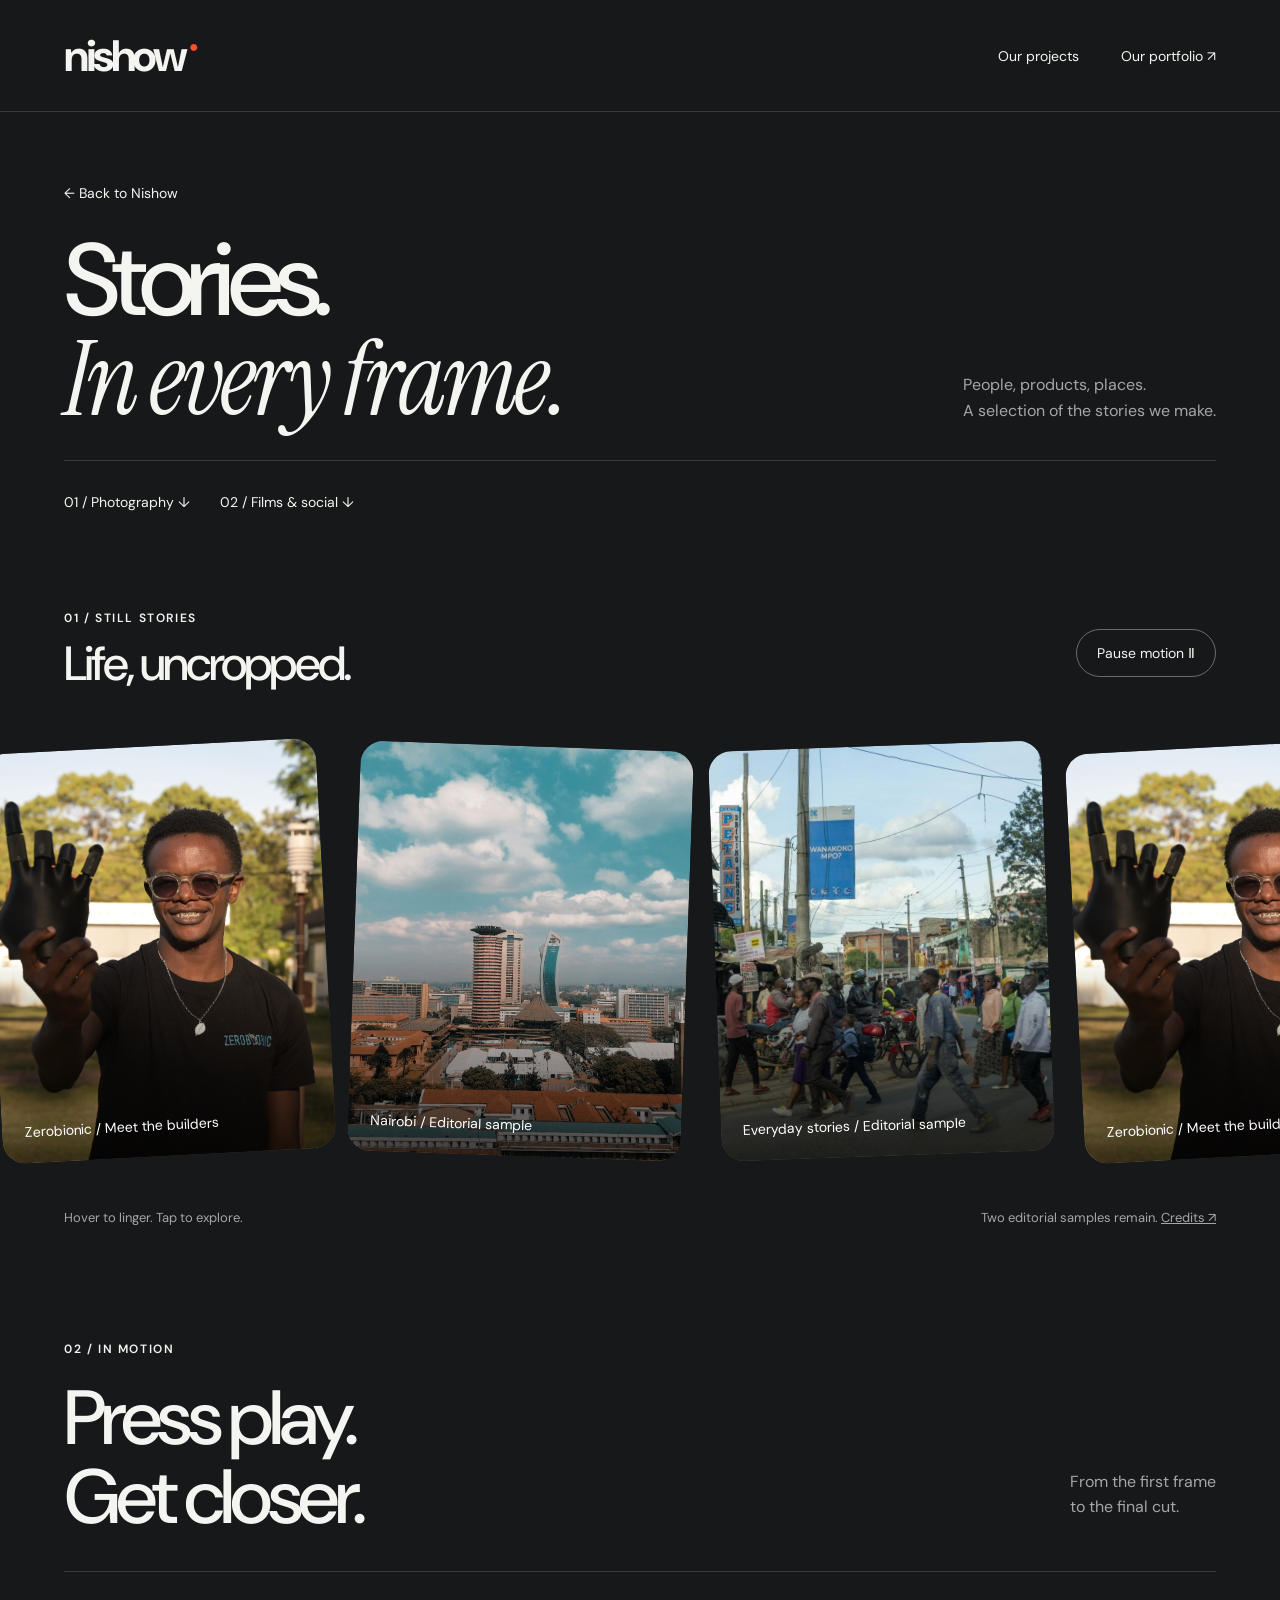
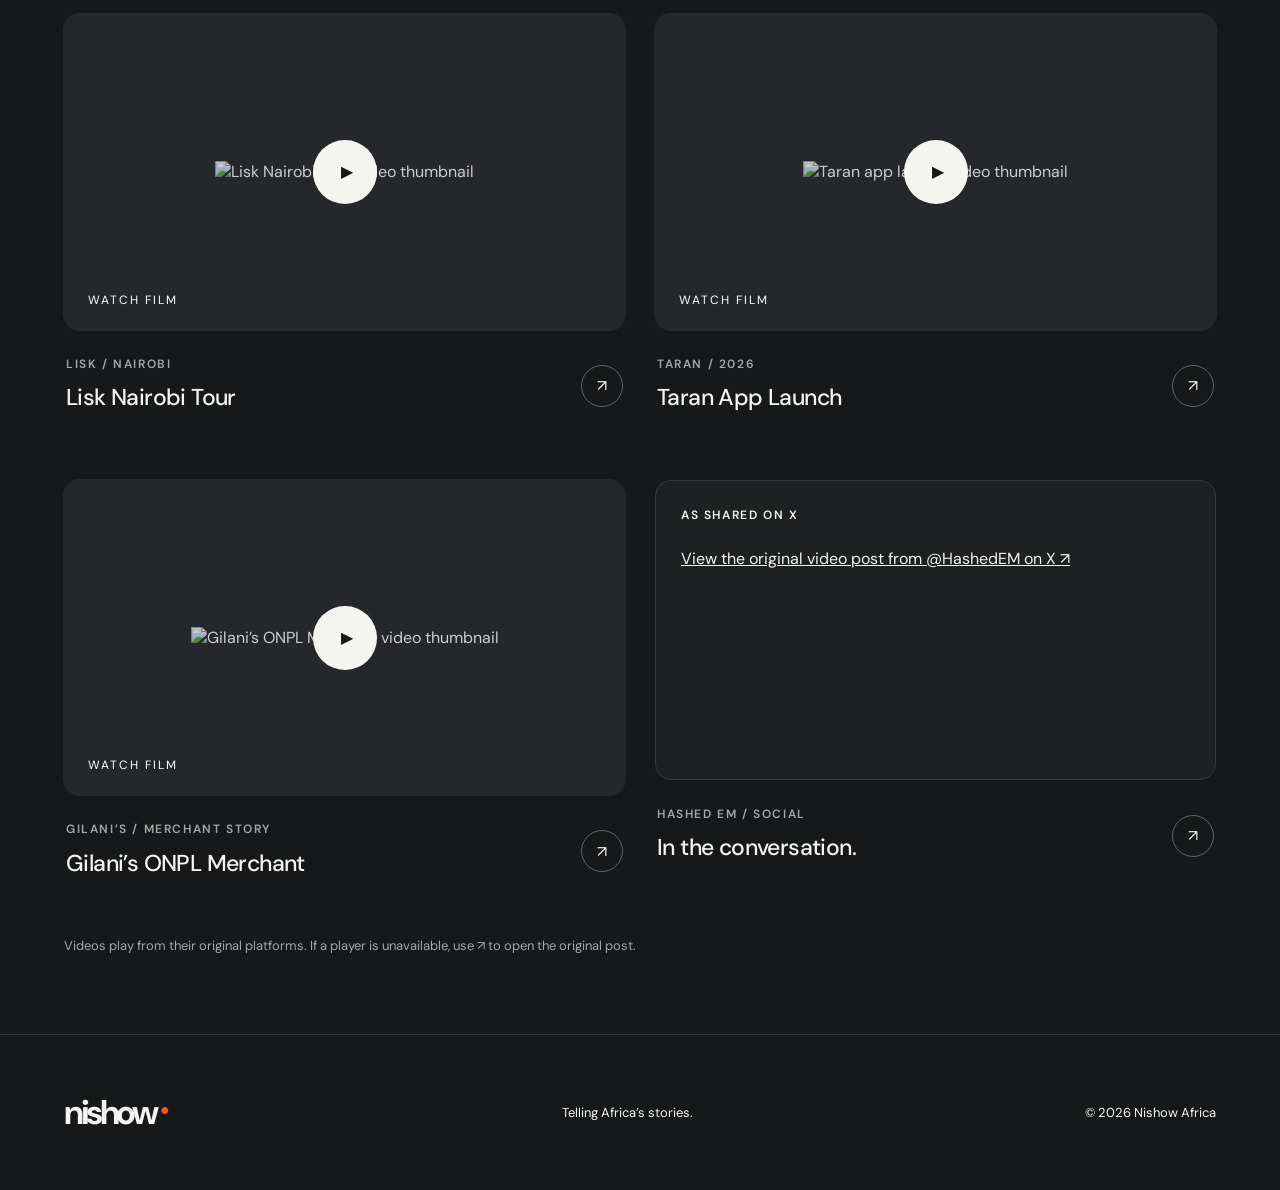
==== portfolio.html @ eb2fd1ab "Deploy Nishow Africa website" ====
<!doctype html><html lang="en"><head><meta charset="UTF-8"><meta name="viewport" content="width=device-width,initial-scale=1"><title>Our portfolio — Nishow</title><meta name="description" content="Films, photography and stories made with brands by Nishow Africa."><link rel="stylesheet" href="./style.css"><script defer src="./portfolio.js"></script></head><body class="portfolio-page"><header><a class="wordmark" href="./">nishow<span class="orange">●</span></a><nav aria-label="Main navigation"><a href="./#projects">Our projects</a><a href="./portfolio.html" aria-current="page">Our portfolio ↗</a></nav></header><main><section class="portfolio-head"><a class="back-link" href="./">← Back to Nishow</a><div class="portfolio-heading"><h1>Stories.<br><em>In every frame.</em></h1><p>People, products, places.<br>A selection of the stories we make.</p></div><nav class="section-links" aria-label="Portfolio sections"><a href="#photography">01 / Photography ↓</a><a href="#films">02 / Films & social ↓</a></nav></section><section id="photography" class="photo-section"><div class="strip-heading"><div><span class="eyebrow">01 / STILL STORIES</span><h2>Life, uncropped.</h2></div><button id="motion-toggle" class="outline-button" aria-pressed="false">Pause motion Ⅱ</button></div><div id="photo-strip" class="photo-strip" aria-label="Photography gallery"><div id="photo-track" class="photo-track"></div></div><div class="strip-footer"><p>Hover to linger. Tap to explore.</p><p>Two editorial samples remain. <a href="./credits.html">Credits ↗</a></p></div></section><section id="films" class="portfolio-section film-section"><div class="section-top"><div><span class="eyebrow">02 / IN MOTION</span><h2>Press play.<br>Get closer.</h2></div><p>From the first frame<br>to the final cut.</p></div><div class="film-grid">
<article class="film-card"><div class="video-player" data-video="UR4YJGgoV5U" data-title="Lisk Nairobi Tour"><button class="video-cover" aria-label="Play Lisk Nairobi Tour"><img src="https://i.ytimg.com/vi/UR4YJGgoV5U/hqdefault.jpg" alt="Lisk Nairobi Tour video thumbnail" loading="lazy"><span class="play-disc">▶</span><span class="watch-label">WATCH FILM</span></button></div><div class="film-info"><div><span class="eyebrow">LISK / NAIROBI</span><h3>Lisk Nairobi Tour</h3></div><a href="https://youtu.be/UR4YJGgoV5U" target="_blank" rel="noopener noreferrer" aria-label="Open Lisk Nairobi Tour on YouTube">↗</a></div></article>
<article class="film-card"><div class="video-player" data-video="ObEHNEDKedA" data-title="Taran App Launch"><button class="video-cover" aria-label="Play Taran App Launch"><img src="https://i.ytimg.com/vi/ObEHNEDKedA/hqdefault.jpg" alt="Taran app launch video thumbnail" loading="lazy"><span class="play-disc">▶</span><span class="watch-label">WATCH FILM</span></button></div><div class="film-info"><div><span class="eyebrow">TARAN / 2026</span><h3>Taran App Launch</h3></div><a href="https://youtu.be/ObEHNEDKedA" target="_blank" rel="noopener noreferrer" aria-label="Open Taran App Launch on YouTube">↗</a></div></article>
<article class="film-card"><div class="video-player" data-video="GQnTI7geInE" data-title="Gilani’s ONPL Merchant"><button class="video-cover" aria-label="Play Gilani’s ONPL Merchant"><img src="https://i.ytimg.com/vi/GQnTI7geInE/hqdefault.jpg" alt="Gilani’s ONPL Merchant video thumbnail" loading="lazy"><span class="play-disc">▶</span><span class="watch-label">WATCH FILM</span></button></div><div class="film-info"><div><span class="eyebrow">GILANI’S / MERCHANT STORY</span><h3>Gilani’s ONPL Merchant</h3></div><a href="https://youtu.be/GQnTI7geInE" target="_blank" rel="noopener noreferrer" aria-label="Open Gilani’s ONPL Merchant on YouTube">↗</a></div></article>
<article class="film-card social-card"><div class="social-post"><span class="eyebrow">AS SHARED ON X</span><blockquote class="twitter-tweet" data-theme="dark" data-dnt="true"><a href="https://x.com/HashedEM/status/2074940169418100859">View the original video post from @HashedEM on X ↗</a></blockquote></div><div class="film-info"><div><span class="eyebrow">HASHED EM / SOCIAL</span><h3>In the conversation.</h3></div><a href="https://x.com/HashedEM/status/2074940169418100859" target="_blank" rel="noopener noreferrer" aria-label="Open Hashed EM post on X">↗</a></div></article>
</div><p class="playback-note">Videos play from their original platforms. If a player is unavailable, use ↗ to open the original post.</p></section></main><dialog id="photo-dialog" class="photo-dialog" aria-label="Photograph viewer"><button class="viewer-close" aria-label="Close photograph">×</button><img id="viewer-image" alt=""><div class="viewer-bar"><button id="viewer-prev" aria-label="Previous photograph">←</button><p id="viewer-caption" aria-live="polite"></p><button id="viewer-next" aria-label="Next photograph">→</button></div></dialog><footer><a class="wordmark" href="./">nishow<span class="orange">●</span></a><span>Telling Africa’s stories.</span><span>© 2026 Nishow Africa</span></footer><script async src="https://platform.twitter.com/widgets.js" charset="utf-8"></script></body></html>
---- style.css ----
@import url('https://fonts.googleapis.com/css2?family=DM+Sans:wght@400;500;600;700&family=Instrument+Serif:ital@0;1&display=swap');
:root{--paper:#fafaf7;--ink:#171918;--orange:#fa512b;--muted:#62645f;--line:#d5d6d0}*{box-sizing:border-box}html{scroll-behavior:smooth;scroll-padding-top:30px}body{margin:0;background:var(--paper);color:var(--ink);font-family:'DM Sans',Arial,sans-serif;font-size:16px}a{color:inherit;text-decoration:none}button,input{font:inherit}a,button{-webkit-tap-highlight-color:transparent}a:focus-visible,button:focus-visible,input:focus-visible{outline:3px solid var(--orange);outline-offset:6px}header{height:112px;padding:0 5%;display:flex;align-items:center;justify-content:space-between;border-bottom:1px solid var(--line)}.wordmark{font-size:44px;letter-spacing:-3.5px;font-weight:700}.wordmark span{font-size:16px;vertical-align:top;letter-spacing:0;display:inline-block;margin:9px 0 0 5px}nav{display:flex;gap:42px;font-size:14px}nav a:hover,.text-link:hover{color:var(--orange)}nav span{margin-left:12px}.hero,.projects{padding:36px 5% 0}.eyebrow{font-size:12px;font-weight:600;letter-spacing:1.6px;line-height:1.6}.hero>.eyebrow{display:flex;justify-content:space-between}h1{font-size:clamp(72px,10.7vw,164px);font-weight:500;letter-spacing:-.075em;line-height:.97;margin:64px 0 34px}h1 em{font-family:'Instrument Serif',Georgia,serif;font-weight:400;letter-spacing:-.035em}.orange{color:var(--orange)}.hero-bottom{display:flex;justify-content:space-between;align-items:center;margin-bottom:48px}p{line-height:1.6}.hero-bottom p{font-size:18px;margin:0}.circle-link{border:1px solid #a9aca6;width:58px;height:58px;border-radius:100%;display:grid;place-items:center;font-size:25px;transition:background .2s}.circle-link:hover{background:var(--orange)}figure{margin:0}.hero-image{height:490px;position:relative;overflow:hidden;background:#303833}.hero-image img,.project-image img{width:100%;height:100%;object-fit:cover}.hero-image:after,.project-image:after{content:'';position:absolute;inset:0;background:linear-gradient(transparent 45%,#0009)}figcaption,.frame-label{position:absolute;z-index:1;bottom:28px;color:white;font-size:12px;letter-spacing:1.8px}figcaption{left:28px}.frame-label{right:28px}.projects{padding-top:108px;padding-bottom:100px}.section-top{display:flex;justify-content:space-between;border-bottom:1px solid var(--line);padding-bottom:22px}.flagship{display:grid;grid-template-columns:1fr 1.1fr;gap:8%;padding:55px 0}.project-copy{padding-top:12px}h2{font-weight:500;font-size:clamp(56px,6.5vw,100px);letter-spacing:-.06em;line-height:1.02;margin:28px 0}.project-copy p{max-width:380px;font-size:19px}.project-copy .subcopy{color:var(--muted);font-size:16px}.text-link{display:inline-flex;gap:35px;border-bottom:1px solid currentColor;padding:15px 0;font-size:14px;margin-top:16px}.project-image{min-height:540px;position:relative;background:#303833;overflow:hidden}.image-title{position:absolute;z-index:1;bottom:84px;left:34px;color:white;font-size:clamp(35px,4vw,62px);line-height:1.05;letter-spacing:-2px}.image-tag{position:absolute;z-index:1;bottom:33px;left:34px;color:white;font-size:12px;letter-spacing:1.1px}.next-project{border-top:1px solid var(--line);border-bottom:1px solid var(--line);display:grid;grid-template-columns:1fr 1.2fr .6fr;align-items:center;padding:32px 0;gap:20px}.next-project h3{font-size:28px;letter-spacing:-1px;font-weight:500;margin:0}.next-project p{color:var(--muted);font-size:14px;margin:0}.portfolio-callout{background:var(--orange);padding:60px 5% 55px}.portfolio-callout>div{display:flex;align-items:center;justify-content:space-between}.portfolio-callout h2{font-size:clamp(70px,9vw,140px);margin:32px 0}.pill{display:inline-flex;align-items:center;gap:50px;padding:23px 30px;background:var(--ink);color:white;border-radius:60px}.pill:hover{background:#30332f}.portfolio-callout>p{margin:0}footer{padding:55px 5%;display:flex;align-items:center;justify-content:space-between}footer>span{font-size:13px}footer .wordmark{font-size:34px}.portfolio-head{padding:70px 5% 45px}.portfolio-head h1{margin:28px 0;font-size:clamp(65px,9vw,135px)}.portfolio-head p{max-width:520px;color:var(--muted)}.portfolio-section{padding:30px 5% 65px}.portfolio-section h2{font-size:36px;margin:15px 0}.gallery{position:relative;margin-top:25px;background:#171918}.gallery img{width:100%;height:65vh;min-height:300px;max-height:720px;object-fit:contain;display:block}.gallery-bottom{background:var(--ink);color:white;padding:24px;display:flex;justify-content:space-between;align-items:center;gap:20px}.gallery-bottom p{margin:0;font-size:14px}.gallery-controls{display:flex;align-items:center;gap:20px}.gallery-controls button{border:1px solid #777;background:transparent;color:white;border-radius:50%;height:46px;width:46px;cursor:pointer;font-size:22px}.gallery-controls button:hover{background:var(--orange)}.sample-note{font-size:13px;color:var(--muted);margin-top:15px}.sample-note a{text-decoration:underline}.video-area{border-top:1px solid var(--line)}.embed-form{display:flex;gap:12px;margin:25px 0 10px}.embed-form input{min-width:0;flex:1;padding:17px;border:1px solid #aaa;background:transparent;border-radius:0}.embed-form button{border:0;background:var(--ink);color:white;padding:16px 24px;cursor:pointer}.embed-form button:hover{background:#383b36}.embed-stage{background:#e9eae5;min-height:240px;padding:40px;display:flex;flex-direction:column;align-items:center;justify-content:center;margin-top:24px}.embed-stage iframe{border:0;max-width:100%;background:white}.embed-stage .wide{width:100%;aspect-ratio:16/9}.embed-stage .portrait{width:390px;height:700px;max-height:80vh}.embed-stage .post{width:550px;height:700px;max-height:80vh}.embed-stage .empty{text-align:center;max-width:430px}.embed-stage .empty b{font-size:25px;font-weight:500}.embed-stage .empty p{color:var(--muted)}.source-link{margin-top:20px;font-size:14px;text-decoration:underline}.error{color:#ad281b;font-size:14px;min-height:22px}.back-link{font-size:14px}.back-link:hover{text-decoration:underline}@media(min-width:1500px){body{max-width:1800px;margin:auto}}@media(max-width:760px){header{height:85px}.wordmark{font-size:36px}nav{gap:20px;font-size:13px}.hero>.eyebrow span:last-child{display:none}.hero{padding-top:28px}h1{font-size:clamp(62px,13.5vw,100px);margin:45px 0 30px}.hero-bottom p{font-size:16px;max-width:78%}.desktop{display:none}.circle-link{width:44px;height:44px;flex-shrink:0}.hero-image{height:350px}.frame-label{display:none}figcaption{left:18px;font-size:11px}.projects{padding-top:65px;padding-bottom:65px}.flagship{grid-template-columns:1fr;gap:30px;padding:32px 0}.project-copy h2{font-size:65px}.project-copy p{max-width:450px}.project-image{height:430px;min-height:0}.image-title{font-size:48px}.next-project{grid-template-columns:1fr;gap:15px;padding:30px 0}.next-project p br{display:none}.portfolio-callout{padding-top:42px}.portfolio-callout>div{align-items:flex-start;flex-direction:column;gap:5px}.portfolio-callout .pill{margin-bottom:30px;padding:19px 25px}footer{flex-wrap:wrap;gap:25px}footer>span:last-child{width:100%}.portfolio-head{padding-top:45px}.gallery img{height:45vh;min-height:240px}.gallery-bottom{padding:18px;align-items:flex-start;flex-direction:column}.gallery-controls{align-self:flex-end}.embed-form{flex-direction:column}.embed-stage{padding:15px}.portfolio-section{padding-bottom:40px}}@media(prefers-reduced-motion:reduce){html{scroll-behavior:auto}*{transition:none!important}}
/* Portfolio: a moving contact sheet and generous, platform-native players. */
.project-image img{object-position:60% center}.portfolio-page{--paper:#171819;--ink:#f4f4f0;--muted:#a4a6a8;--line:#37383a}.portfolio-page header{border-color:var(--line)}.portfolio-heading{display:flex;align-items:flex-end;justify-content:space-between;gap:35px}.portfolio-heading h1{font-size:clamp(66px,8vw,122px);margin-bottom:30px}.portfolio-heading p{padding-bottom:20px}.section-links{gap:30px;padding-top:32px;border-top:1px solid var(--line)}.photo-section{padding:50px 0 65px;overflow:hidden}.strip-heading,.strip-footer{padding:0 5%;display:flex;justify-content:space-between;align-items:center;gap:24px}.strip-heading h2{font-size:48px;margin:12px 0}.outline-button{border:1px solid #696b6e;border-radius:40px;background:transparent;color:inherit;padding:14px 20px;cursor:pointer;font-size:14px}.outline-button:hover{border-color:var(--orange);color:var(--orange)}.photo-strip{overflow-x:auto;scrollbar-width:none;padding:45px 0 40px;touch-action:pan-x pan-y}.photo-strip::-webkit-scrollbar{display:none}.photo-track{display:flex;width:max-content}.photo-group{display:flex;gap:28px;padding-right:28px;padding-left:0}.photo-card{width:clamp(260px,26vw,430px);height:clamp(340px,32vw,520px);position:relative;padding:0;border:0;border-radius:23px;background:#2c2f32;overflow:hidden;cursor:zoom-in;transform:rotate(var(--tilt));transition:transform .45s cubic-bezier(.2,.7,.2,1),box-shadow .4s;isolation:isolate}.photo-card img{width:100%;height:100%;object-fit:cover;transition:transform .6s}.photo-card:after{content:'';position:absolute;inset:50% 0 0;background:linear-gradient(transparent,#000b);z-index:0}.photo-card span{position:absolute;bottom:22px;left:22px;right:22px;color:white;font-size:14px;text-align:left;z-index:1}.photo-card:hover,.photo-card:focus-visible{transform:rotate(0) translateY(-12px) scale(1.025);box-shadow:0 25px 40px #0007;z-index:2}.photo-card:hover img{transform:scale(1.045)}.strip-footer p{font-size:13px;color:var(--muted)}.strip-footer a{text-decoration:underline}.film-section{padding-top:30px}.film-section .section-top{align-items:flex-end;padding-bottom:35px}.film-section h2{font-size:clamp(48px,6vw,84px);margin:20px 0 0}.film-section .section-top>p{color:var(--muted);font-size:16px}.film-grid{display:grid;grid-template-columns:1fr 1fr;gap:60px 30px;padding-top:42px;align-items:start}.film-card{min-width:0}.video-player{position:relative;aspect-ratio:16/9;background:#25272a;border-radius:16px;overflow:hidden;box-shadow:0 0 0 1px #ffffff12;transition:box-shadow .3s,transform .3s}.video-cover{position:absolute;inset:0;width:100%;height:100%;border:0;padding:0;background:#25272a;cursor:pointer;overflow:hidden;color:white}.video-cover img{width:100%;height:100%;object-fit:cover;transition:transform .65s,filter .4s;filter:brightness(.8)}.play-disc{position:absolute;left:50%;top:50%;transform:translate(-50%,-50%);width:64px;height:64px;background:#f4f4f0;color:#171819;border-radius:50%;display:grid;place-items:center;padding-left:4px;transition:background .3s,scale .3s}.watch-label{position:absolute;bottom:22px;left:24px;font-size:12px;letter-spacing:2px}.video-player:has(.video-cover:hover),.video-player:has(.video-cover:focus-visible){transform:translateY(-6px);box-shadow:0 20px 45px #0006,0 0 0 1px #fa512b}.video-cover:hover img,.video-cover:focus-visible img{transform:scale(1.045);filter:brightness(1)}.video-cover:hover .play-disc{background:var(--orange);scale:1.08}.video-player iframe{display:block;border:0;width:100%;height:100%;position:absolute;inset:0}.film-info{display:flex;justify-content:space-between;gap:20px;align-items:center;padding:22px 2px 0}.film-info .eyebrow{color:var(--muted)}.film-info h3{font-size:23px;font-weight:500;letter-spacing:-.6px;margin:8px 0}.film-info>a{border:1px solid #626468;border-radius:50%;width:42px;height:42px;display:grid;place-items:center;flex-shrink:0}.film-info>a:hover{background:var(--orange);border-color:var(--orange)}.social-post{border:1px solid var(--line);background:#1e2022;border-radius:16px;padding:25px;display:flex;flex-direction:column;align-items:center;min-height:300px;transition:border-color .3s,box-shadow .3s}.social-post:hover{border-color:#777;box-shadow:0 15px 40px #0004}.social-post>.eyebrow{align-self:flex-start}.social-post .twitter-tweet{max-width:100%!important;width:100%;margin:20px 0 0!important}.social-post blockquote{margin:30px 0;line-height:1.7}.social-post blockquote a{text-decoration:underline}.playback-note{font-size:13px;color:var(--muted);margin-top:50px}.photo-dialog{width:100vw;height:100dvh;max-width:none;max-height:none;padding:60px 5% 25px;background:#111e;color:white;border:0;margin:0;overflow:hidden}.photo-dialog::backdrop{background:#000c;backdrop-filter:blur(12px)}.photo-dialog[open]{display:flex;flex-direction:column;align-items:center;justify-content:center}.photo-dialog>img{max-width:100%;max-height:calc(100dvh - 170px);object-fit:contain;border-radius:5px;min-height:0}.viewer-close{position:absolute;top:15px;right:25px;width:45px;height:45px;font-size:32px;background:transparent;color:white;border:1px solid #777;border-radius:50%;cursor:pointer}.viewer-bar{display:flex;width:min(900px,100%);justify-content:space-between;align-items:center;gap:15px;margin-top:18px}.viewer-bar button{background:transparent;border:1px solid #777;border-radius:50%;color:white;width:44px;height:44px;flex-shrink:0;font-size:22px;cursor:pointer}.viewer-bar p{font-size:14px;text-align:center}.portfolio-page footer{border-top:1px solid var(--line)}@media(max-width:760px){.portfolio-heading{display:block}.portfolio-heading p{padding-bottom:5px}.portfolio-heading h1{font-size:clamp(56px,12vw,88px)}.section-links{gap:20px;font-size:12px}.strip-heading{align-items:flex-end}.strip-heading h2{font-size:35px}.outline-button{padding:12px;font-size:12px;white-space:nowrap}.photo-card{width:72vw;height:95vw;max-height:480px}.photo-group{gap:22px;padding-right:22px}.strip-footer{align-items:flex-start;flex-direction:column;gap:0}.strip-footer p{margin:5px 0}.film-grid{grid-template-columns:1fr;gap:40px}.film-section .section-top>p{display:none}.social-post{padding:16px}.film-info h3{font-size:21px}.watch-label{bottom:16px;left:18px}.play-disc{height:54px;width:54px}.photo-dialog{padding-left:12px;padding-right:12px}}@media(prefers-reduced-motion:reduce){.photo-card:hover,.photo-card:focus-visible,.video-player:has(.video-cover:hover){transform:none}.photo-card img,.video-cover img{transition:none}}
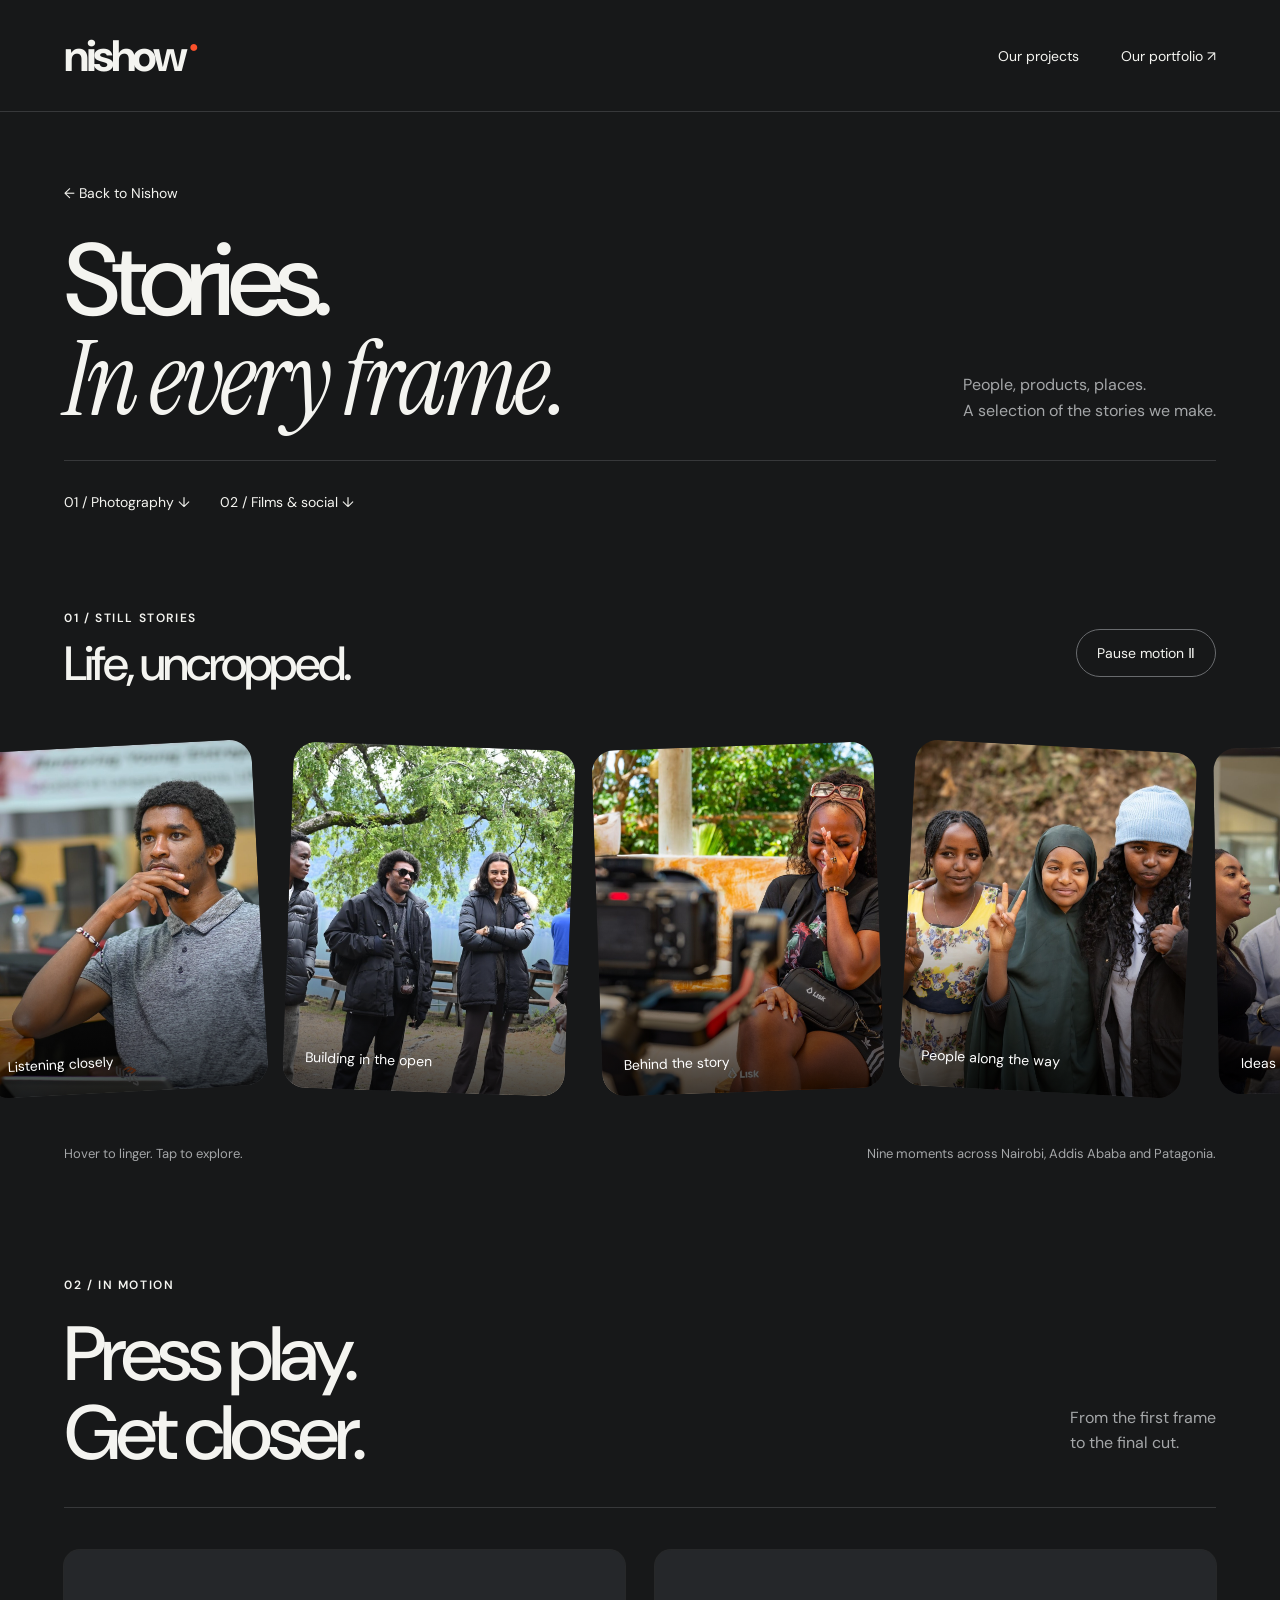
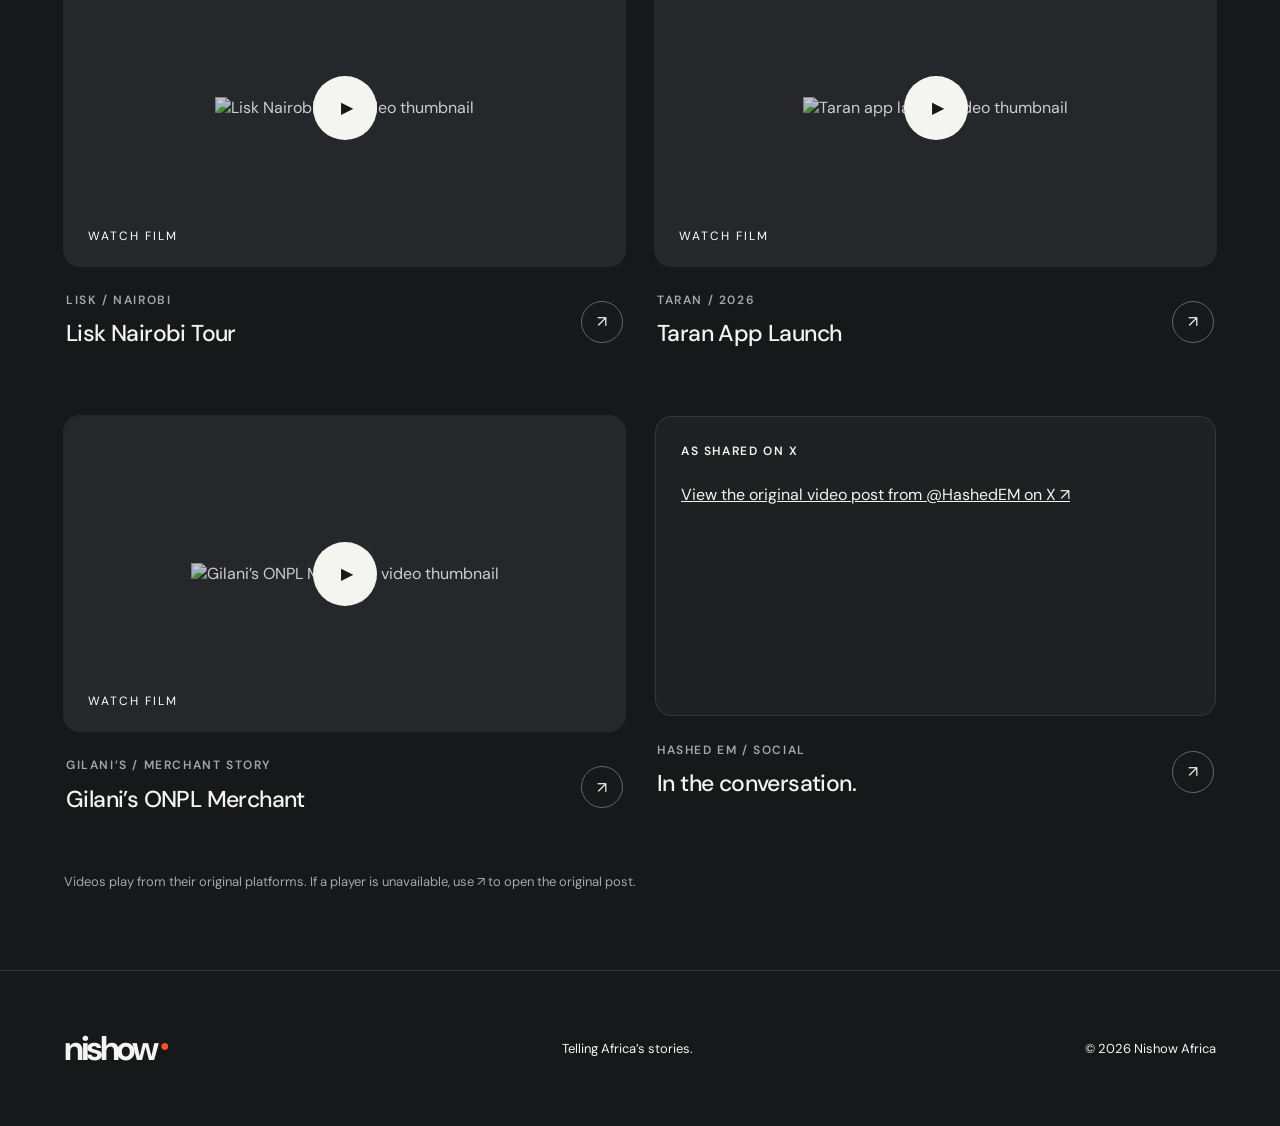
==== commit 7de5185a: "Refresh portfolio with Nishow event photography" ====
--- a/portfolio.html
+++ b/portfolio.html
@@ -1,6 +1,141 @@
-<!doctype html><html lang="en"><head><meta charset="UTF-8"><meta name="viewport" content="width=device-width,initial-scale=1"><title>Our portfolio — Nishow</title><meta name="description" content="Films, photography and stories made with brands by Nishow Africa."><link rel="stylesheet" href="./style.css"><script defer src="./portfolio.js"></script></head><body class="portfolio-page"><header><a class="wordmark" href="./">nishow<span class="orange">●</span></a><nav aria-label="Main navigation"><a href="./#projects">Our projects</a><a href="./portfolio.html" aria-current="page">Our portfolio ↗</a></nav></header><main><section class="portfolio-head"><a class="back-link" href="./">← Back to Nishow</a><div class="portfolio-heading"><h1>Stories.<br><em>In every frame.</em></h1><p>People, products, places.<br>A selection of the stories we make.</p></div><nav class="section-links" aria-label="Portfolio sections"><a href="#photography">01 / Photography ↓</a><a href="#films">02 / Films & social ↓</a></nav></section><section id="photography" class="photo-section"><div class="strip-heading"><div><span class="eyebrow">01 / STILL STORIES</span><h2>Life, uncropped.</h2></div><button id="motion-toggle" class="outline-button" aria-pressed="false">Pause motion Ⅱ</button></div><div id="photo-strip" class="photo-strip" aria-label="Photography gallery"><div id="photo-track" class="photo-track"></div></div><div class="strip-footer"><p>Hover to linger. Tap to explore.</p><p>Two editorial samples remain. <a href="./credits.html">Credits ↗</a></p></div></section><section id="films" class="portfolio-section film-section"><div class="section-top"><div><span class="eyebrow">02 / IN MOTION</span><h2>Press play.<br>Get closer.</h2></div><p>From the first frame<br>to the final cut.</p></div><div class="film-grid">
-<article class="film-card"><div class="video-player" data-video="UR4YJGgoV5U" data-title="Lisk Nairobi Tour"><button class="video-cover" aria-label="Play Lisk Nairobi Tour"><img src="https://i.ytimg.com/vi/UR4YJGgoV5U/hqdefault.jpg" alt="Lisk Nairobi Tour video thumbnail" loading="lazy"><span class="play-disc">▶</span><span class="watch-label">WATCH FILM</span></button></div><div class="film-info"><div><span class="eyebrow">LISK / NAIROBI</span><h3>Lisk Nairobi Tour</h3></div><a href="https://youtu.be/UR4YJGgoV5U" target="_blank" rel="noopener noreferrer" aria-label="Open Lisk Nairobi Tour on YouTube">↗</a></div></article>
-<article class="film-card"><div class="video-player" data-video="ObEHNEDKedA" data-title="Taran App Launch"><button class="video-cover" aria-label="Play Taran App Launch"><img src="https://i.ytimg.com/vi/ObEHNEDKedA/hqdefault.jpg" alt="Taran app launch video thumbnail" loading="lazy"><span class="play-disc">▶</span><span class="watch-label">WATCH FILM</span></button></div><div class="film-info"><div><span class="eyebrow">TARAN / 2026</span><h3>Taran App Launch</h3></div><a href="https://youtu.be/ObEHNEDKedA" target="_blank" rel="noopener noreferrer" aria-label="Open Taran App Launch on YouTube">↗</a></div></article>
-<article class="film-card"><div class="video-player" data-video="GQnTI7geInE" data-title="Gilani’s ONPL Merchant"><button class="video-cover" aria-label="Play Gilani’s ONPL Merchant"><img src="https://i.ytimg.com/vi/GQnTI7geInE/hqdefault.jpg" alt="Gilani’s ONPL Merchant video thumbnail" loading="lazy"><span class="play-disc">▶</span><span class="watch-label">WATCH FILM</span></button></div><div class="film-info"><div><span class="eyebrow">GILANI’S / MERCHANT STORY</span><h3>Gilani’s ONPL Merchant</h3></div><a href="https://youtu.be/GQnTI7geInE" target="_blank" rel="noopener noreferrer" aria-label="Open Gilani’s ONPL Merchant on YouTube">↗</a></div></article>
-<article class="film-card social-card"><div class="social-post"><span class="eyebrow">AS SHARED ON X</span><blockquote class="twitter-tweet" data-theme="dark" data-dnt="true"><a href="https://x.com/HashedEM/status/2074940169418100859">View the original video post from @HashedEM on X ↗</a></blockquote></div><div class="film-info"><div><span class="eyebrow">HASHED EM / SOCIAL</span><h3>In the conversation.</h3></div><a href="https://x.com/HashedEM/status/2074940169418100859" target="_blank" rel="noopener noreferrer" aria-label="Open Hashed EM post on X">↗</a></div></article>
-</div><p class="playback-note">Videos play from their original platforms. If a player is unavailable, use ↗ to open the original post.</p></section></main><dialog id="photo-dialog" class="photo-dialog" aria-label="Photograph viewer"><button class="viewer-close" aria-label="Close photograph">×</button><img id="viewer-image" alt=""><div class="viewer-bar"><button id="viewer-prev" aria-label="Previous photograph">←</button><p id="viewer-caption" aria-live="polite"></p><button id="viewer-next" aria-label="Next photograph">→</button></div></dialog><footer><a class="wordmark" href="./">nishow<span class="orange">●</span></a><span>Telling Africa’s stories.</span><span>© 2026 Nishow Africa</span></footer><script async src="https://platform.twitter.com/widgets.js" charset="utf-8"></script></body></html>
+<!doctype html>
+<html lang="en">
+<head>
+  <meta charset="UTF-8">
+  <meta name="viewport" content="width=device-width,initial-scale=1">
+  <title>Our portfolio — Nishow</title>
+  <meta name="description" content="Films, photography and stories made with brands by Nishow Africa.">
+  <link rel="stylesheet" href="./style.css">
+  <link rel="stylesheet" href="./portfolio-overrides.css">
+  <script defer src="./portfolio.js"></script>
+</head>
+<body class="portfolio-page">
+  <header>
+    <a class="wordmark" href="./">nishow<span class="orange">●</span></a>
+    <nav aria-label="Main navigation">
+      <a href="./#projects">Our projects</a>
+      <a href="./portfolio.html" aria-current="page">Our portfolio ↗</a>
+    </nav>
+  </header>
+
+  <main>
+    <section class="portfolio-head">
+      <a class="back-link" href="./">← Back to Nishow</a>
+      <div class="portfolio-heading">
+        <h1>Stories.<br><em>In every frame.</em></h1>
+        <p>People, products, places.<br>A selection of the stories we make.</p>
+      </div>
+      <nav class="section-links" aria-label="Portfolio sections">
+        <a href="#photography">01 / Photography ↓</a>
+        <a href="#films">02 / Films &amp; social ↓</a>
+      </nav>
+    </section>
+
+    <section id="photography" class="photo-section">
+      <div class="strip-heading">
+        <div>
+          <span class="eyebrow">01 / STILL STORIES</span>
+          <h2>Life, uncropped.</h2>
+        </div>
+        <button id="motion-toggle" class="outline-button" aria-pressed="false">Pause motion Ⅱ</button>
+      </div>
+      <div id="photo-strip" class="photo-strip" aria-label="Photography gallery">
+        <div id="photo-track" class="photo-track"></div>
+      </div>
+      <div class="strip-footer">
+        <p>Hover to linger. Tap to explore.</p>
+        <p>Nine moments across Nairobi, Addis Ababa and Patagonia.</p>
+      </div>
+    </section>
+
+    <section id="films" class="portfolio-section film-section">
+      <div class="section-top">
+        <div>
+          <span class="eyebrow">02 / IN MOTION</span>
+          <h2>Press play.<br>Get closer.</h2>
+        </div>
+        <p>From the first frame<br>to the final cut.</p>
+      </div>
+
+      <div class="film-grid">
+        <article class="film-card">
+          <div class="video-player" data-video="UR4YJGgoV5U" data-title="Lisk Nairobi Tour">
+            <button class="video-cover" aria-label="Play Lisk Nairobi Tour">
+              <img src="https://i.ytimg.com/vi/UR4YJGgoV5U/hqdefault.jpg" alt="Lisk Nairobi Tour video thumbnail" loading="lazy">
+              <span class="play-disc">▶</span>
+              <span class="watch-label">WATCH FILM</span>
+            </button>
+          </div>
+          <div class="film-info">
+            <div><span class="eyebrow">LISK / NAIROBI</span><h3>Lisk Nairobi Tour</h3></div>
+            <a href="https://youtu.be/UR4YJGgoV5U" target="_blank" rel="noopener noreferrer" aria-label="Open Lisk Nairobi Tour on YouTube">↗</a>
+          </div>
+        </article>
+
+        <article class="film-card">
+          <div class="video-player" data-video="ObEHNEDKedA" data-title="Taran App Launch">
+            <button class="video-cover" aria-label="Play Taran App Launch">
+              <img src="https://i.ytimg.com/vi/ObEHNEDKedA/hqdefault.jpg" alt="Taran app launch video thumbnail" loading="lazy">
+              <span class="play-disc">▶</span>
+              <span class="watch-label">WATCH FILM</span>
+            </button>
+          </div>
+          <div class="film-info">
+            <div><span class="eyebrow">TARAN / 2026</span><h3>Taran App Launch</h3></div>
+            <a href="https://youtu.be/ObEHNEDKedA" target="_blank" rel="noopener noreferrer" aria-label="Open Taran App Launch on YouTube">↗</a>
+          </div>
+        </article>
+
+        <article class="film-card">
+          <div class="video-player" data-video="GQnTI7geInE" data-title="Gilani’s ONPL Merchant">
+            <button class="video-cover" aria-label="Play Gilani’s ONPL Merchant">
+              <img src="https://i.ytimg.com/vi/GQnTI7geInE/hqdefault.jpg" alt="Gilani’s ONPL Merchant video thumbnail" loading="lazy">
+              <span class="play-disc">▶</span>
+              <span class="watch-label">WATCH FILM</span>
+            </button>
+          </div>
+          <div class="film-info">
+            <div><span class="eyebrow">GILANI’S / MERCHANT STORY</span><h3>Gilani’s ONPL Merchant</h3></div>
+            <a href="https://youtu.be/GQnTI7geInE" target="_blank" rel="noopener noreferrer" aria-label="Open Gilani’s ONPL Merchant on YouTube">↗</a>
+          </div>
+        </article>
+
+        <article class="film-card social-card">
+          <div class="social-post">
+            <span class="eyebrow">AS SHARED ON X</span>
+            <blockquote class="twitter-tweet" data-theme="dark" data-dnt="true">
+              <a href="https://x.com/HashedEM/status/2074940169418100859">View the original video post from @HashedEM on X ↗</a>
+            </blockquote>
+          </div>
+          <div class="film-info">
+            <div><span class="eyebrow">HASHED EM / SOCIAL</span><h3>In the conversation.</h3></div>
+            <a href="https://x.com/HashedEM/status/2074940169418100859" target="_blank" rel="noopener noreferrer" aria-label="Open Hashed EM post on X">↗</a>
+          </div>
+        </article>
+      </div>
+
+      <p class="playback-note">Videos play from their original platforms. If a player is unavailable, use ↗ to open the original post.</p>
+    </section>
+  </main>
+
+  <dialog id="photo-dialog" class="photo-dialog" aria-label="Photograph viewer">
+    <button class="viewer-close" aria-label="Close photograph">×</button>
+    <img id="viewer-image" alt="">
+    <div class="viewer-bar">
+      <button id="viewer-prev" aria-label="Previous photograph">←</button>
+      <div class="viewer-copy">
+        <p id="viewer-caption" aria-live="polite"></p>
+        <p id="viewer-source"></p>
+      </div>
+      <button id="viewer-next" aria-label="Next photograph">→</button>
+    </div>
+  </dialog>
+
+  <footer>
+    <a class="wordmark" href="./">nishow<span class="orange">●</span></a>
+    <span>Telling Africa’s stories.</span>
+    <span>© 2026 Nishow Africa</span>
+  </footer>
+  <script async src="https://platform.twitter.com/widgets.js" charset="utf-8"></script>
+</body>
+</html>
--- a/portfolio-overrides.css
+++ b/portfolio-overrides.css
@@ -0,0 +1,30 @@
+.photo-card {
+  width: clamp(220px, 22vw, 340px);
+  height: clamp(285px, 27vw, 420px);
+}
+
+.viewer-copy {
+  text-align: center;
+}
+
+.viewer-copy p {
+  margin: 0;
+}
+
+#viewer-caption {
+  font-size: 14px;
+}
+
+#viewer-source {
+  margin-top: 4px;
+  color: #a4a6a8;
+  font-size: 12px;
+}
+
+@media (max-width: 760px) {
+  .photo-card {
+    width: 68vw;
+    height: 82vw;
+    max-height: 410px;
+  }
+}
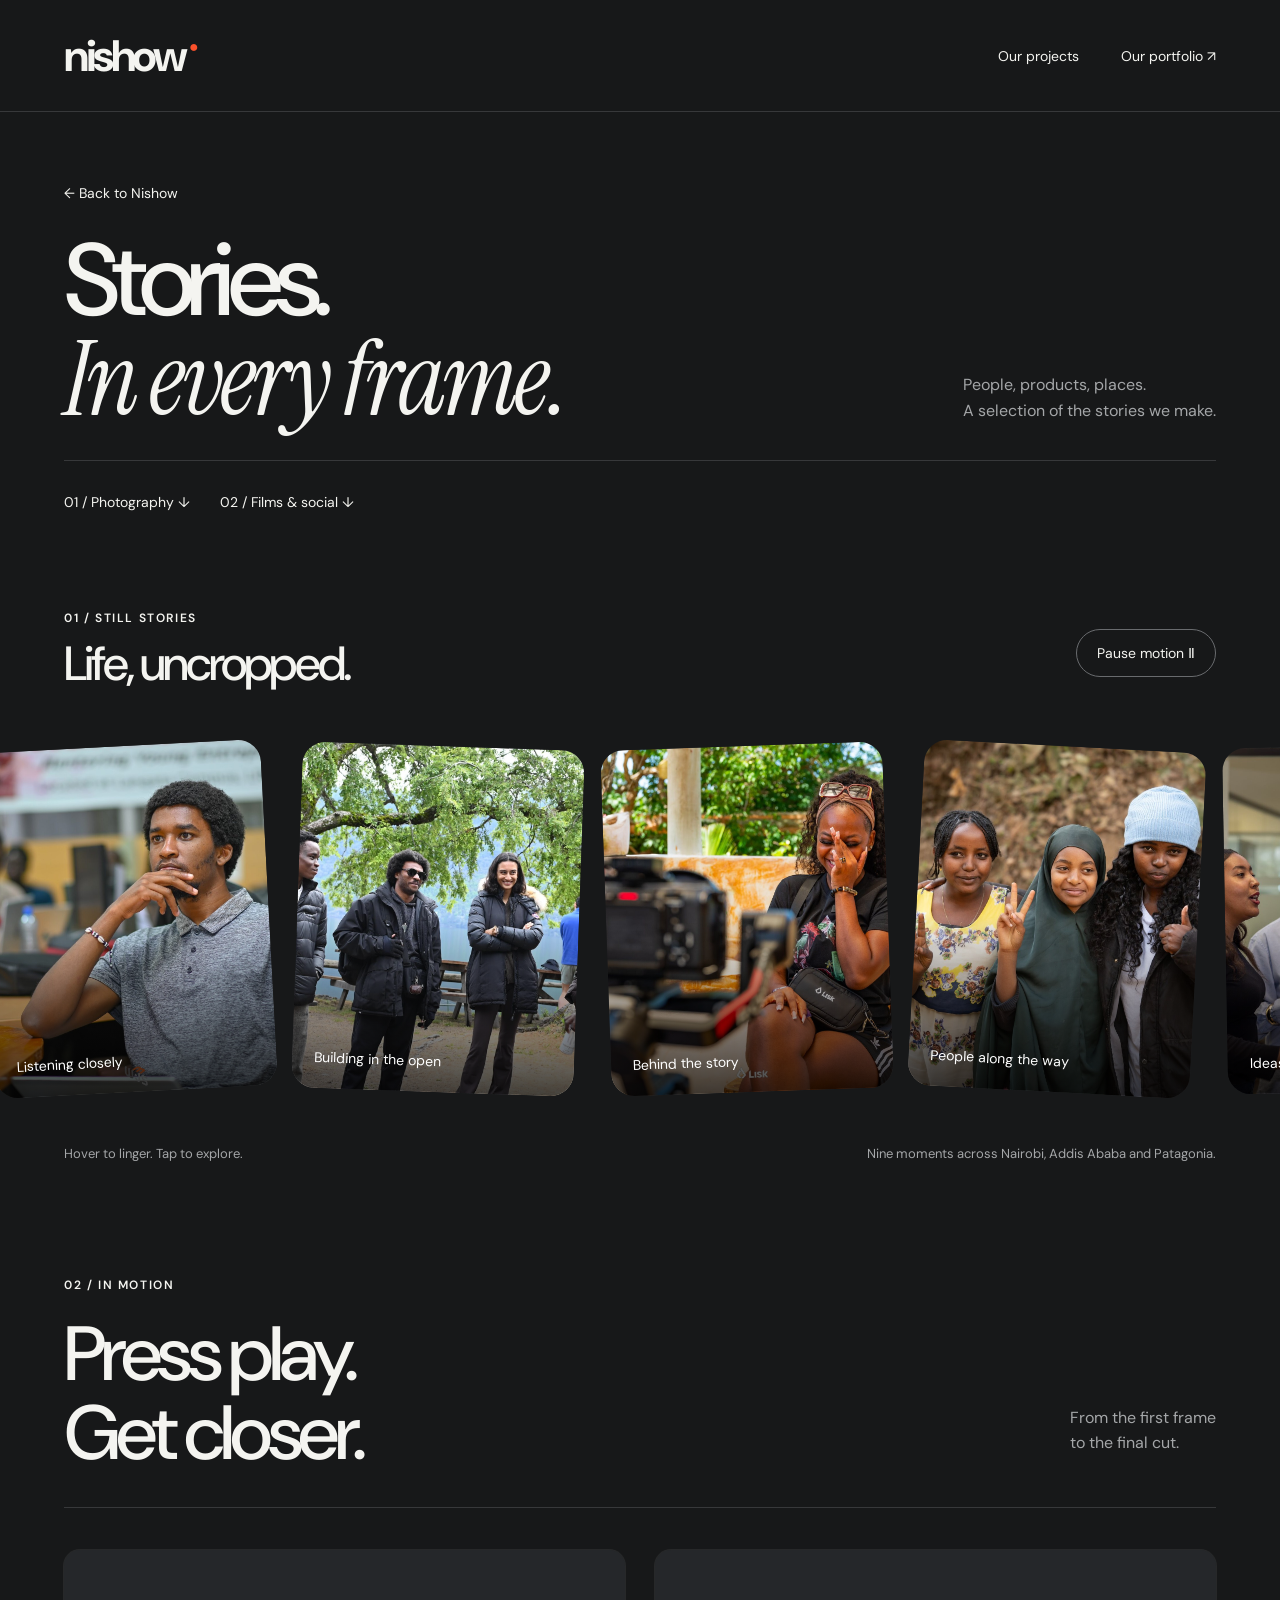
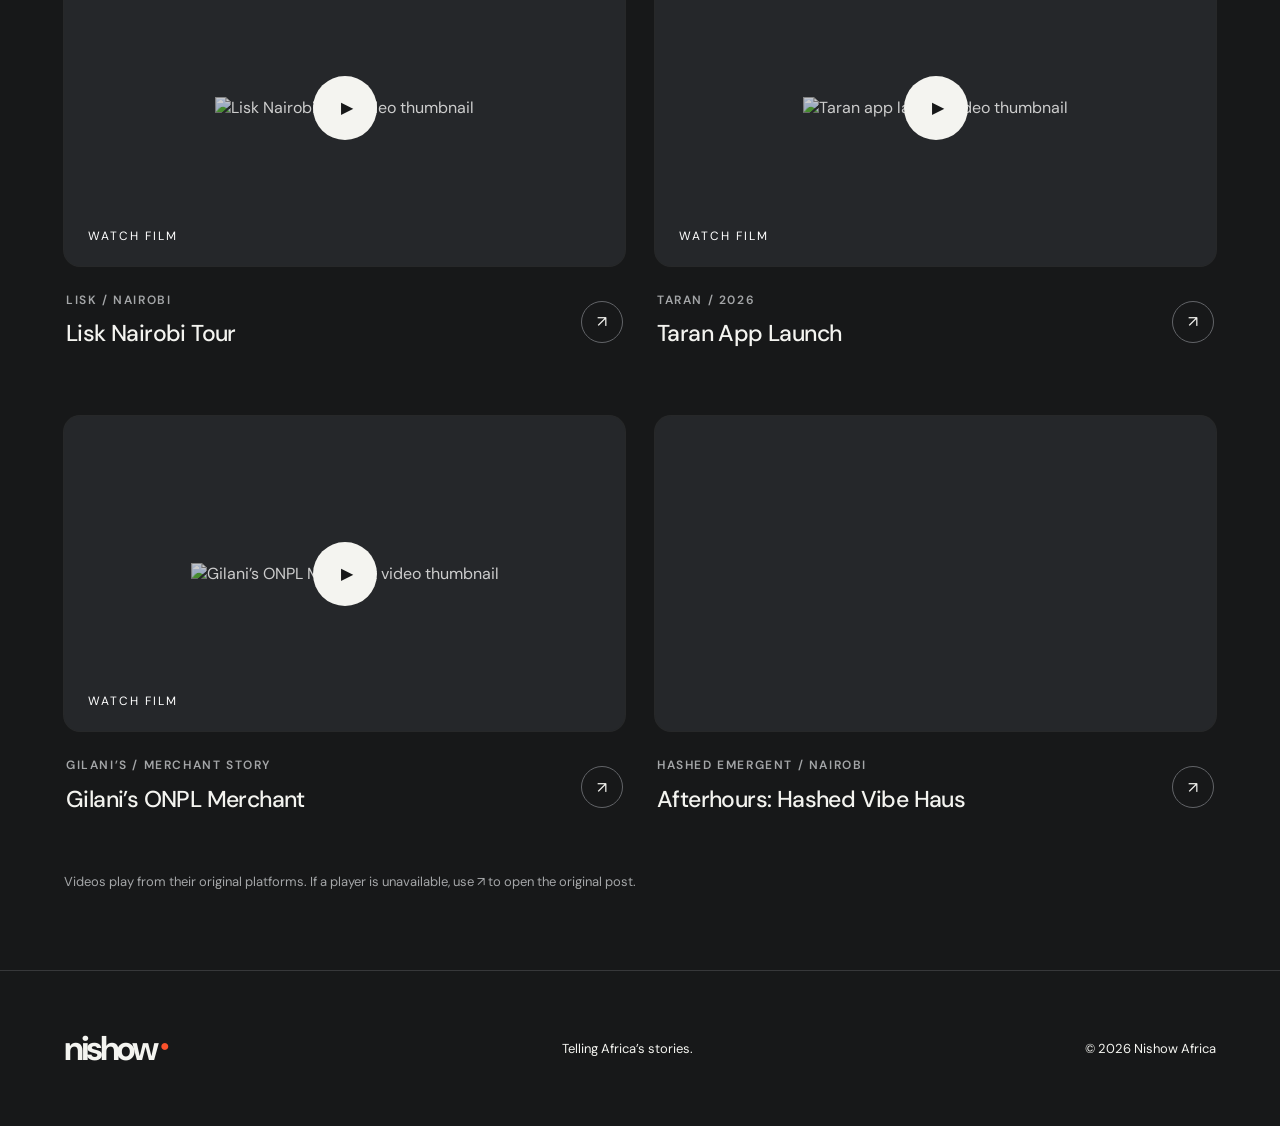
==== commit ed3ea7a3: "Use media-only player for Hashed Emergent video" ====
--- a/portfolio.html
+++ b/portfolio.html
@@ -101,14 +101,11 @@
         </article>
 
         <article class="film-card social-card">
-          <div class="social-post">
-            <span class="eyebrow">AS SHARED ON X</span>
-            <blockquote class="twitter-tweet" data-theme="dark" data-dnt="true">
-              <a href="https://x.com/HashedEM/status/2074940169418100859">View the original video post from @HashedEM on X ↗</a>
-            </blockquote>
+          <div class="video-player x-video-player">
+            <iframe src="https://twitter.com/i/videos/tweet/2074940169418100859" title="Hashed Vibe Haus Nairobi afterhours video by Hashed Emergent" loading="lazy" allow="autoplay; fullscreen" allowfullscreen></iframe>
           </div>
           <div class="film-info">
-            <div><span class="eyebrow">HASHED EM / SOCIAL</span><h3>In the conversation.</h3></div>
+            <div><span class="eyebrow">HASHED EMERGENT / NAIROBI</span><h3>Afterhours: Hashed Vibe Haus</h3></div>
             <a href="https://x.com/HashedEM/status/2074940169418100859" target="_blank" rel="noopener noreferrer" aria-label="Open Hashed EM post on X">↗</a>
           </div>
         </article>
@@ -136,6 +133,5 @@
     <span>Telling Africa’s stories.</span>
     <span>© 2026 Nishow Africa</span>
   </footer>
-  <script async src="https://platform.twitter.com/widgets.js" charset="utf-8"></script>
 </body>
 </html>
